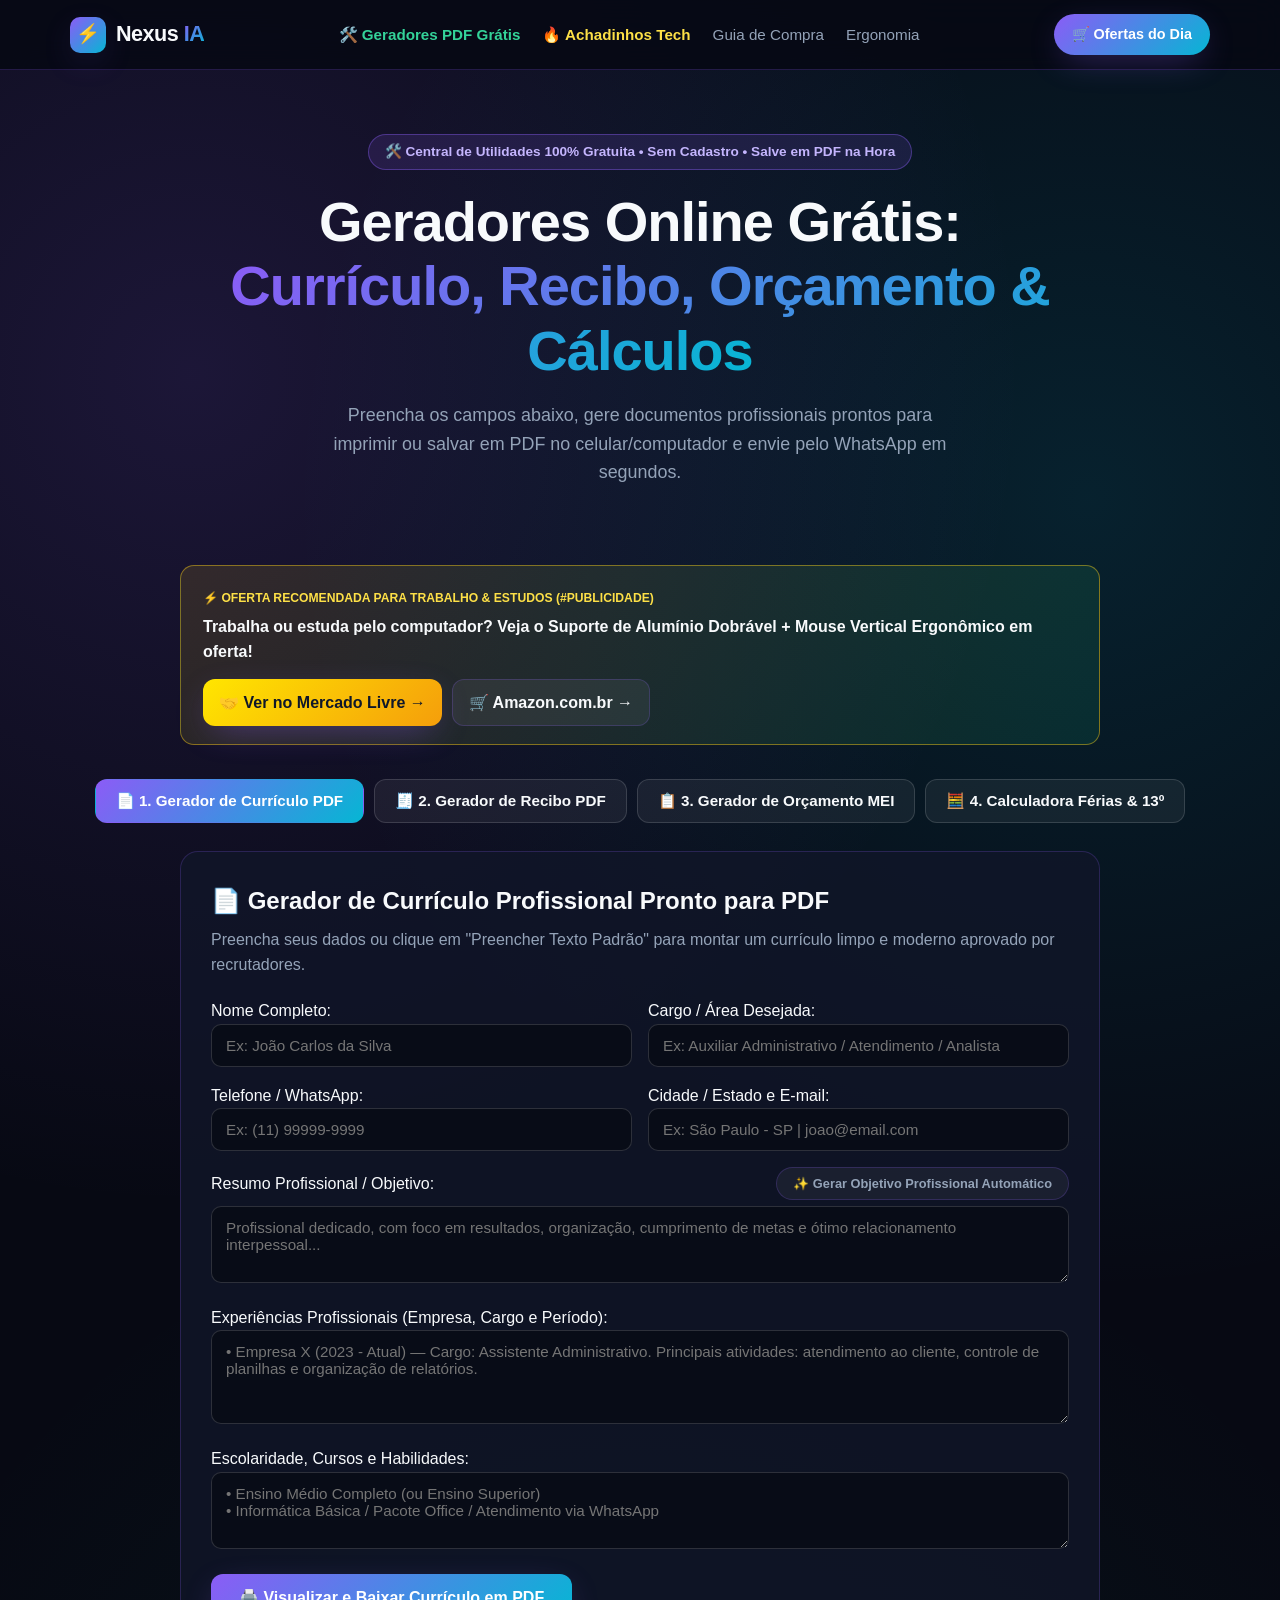
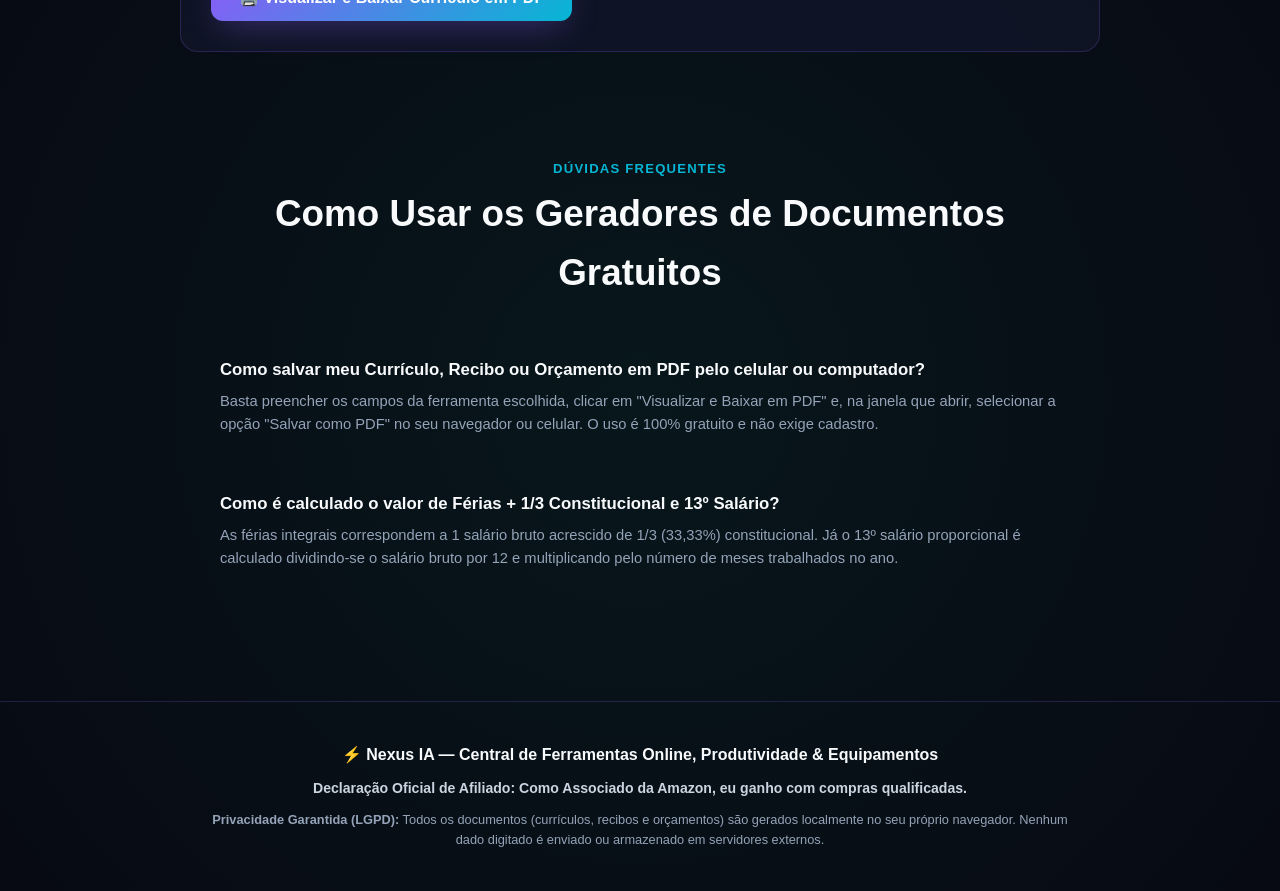
==== ferramentas-uteis.html @ b20c9c81 "feat(tools): Portal de Ferramentas Uteis Gratis (Curriculo, Recibo, Orcamento PDF e Calculadora)" ====
<!DOCTYPE html>
<html lang="pt-BR">
<head>
  <meta charset="UTF-8" />
  <meta name="viewport" content="width=device-width, initial-scale=1.0" />
  <meta http-equiv="X-Content-Type-Options" content="nosniff" />
  <meta name="referrer" content="strict-origin-when-cross-origin" />
  <meta http-equiv="Content-Security-Policy" content="default-src 'self'; script-src 'self'; style-src 'self' 'unsafe-inline' https://fonts.googleapis.com; font-src https://fonts.gstatic.com; img-src 'self' https://images.unsplash.com https://http2.mlstatic.com data:; connect-src 'self'; frame-ancestors 'none'; base-uri 'self'; form-action https://www.amazon.com.br;" />
  <title>Gerador de Currículo PDF, Recibo, Orçamento e Calculadora Trabalhista Grátis (2026) | Nexus IA</title>
  <meta name="description" content="Ferramentas online 100% gratuitas sem cadastro: Gerador de Currículo Pronto em PDF, Gerador de Recibo Simples, Gerador de Orçamento para MEI/Autônomo e Calculadora de Férias e 13º Salário." />
  <meta name="robots" content="index, follow, max-image-preview:large" />
  <link rel="canonical" href="https://felipe-omena.github.io/nexus-ia/ferramentas-uteis.html" />
  <meta property="og:type" content="website" />
  <meta property="og:title" content="Ferramentas Online Grátis: Gerador de Currículo, Recibo, Orçamento em PDF e Calculadora Trabalhista" />
  <meta property="og:description" content="Gere currículos, recibos de pagamento, orçamentos comerciais em PDF e calcule férias e 13º salário gratuitamente em 1 clique." />
  <meta property="og:url" content="https://felipe-omena.github.io/nexus-ia/ferramentas-uteis.html" />
  <link rel="preconnect" href="https://fonts.googleapis.com">
  <link rel="preconnect" href="https://fonts.gstatic.com" crossorigin>
  <link href="https://fonts.googleapis.com/css2?family=Inter:wght@400;500;600;700;800&display=swap" rel="stylesheet">
  <link rel="stylesheet" href="styles.css" />
  <style>
    .tool-tabs {
      display: flex;
      flex-wrap: wrap;
      gap: 10px;
      justify-content: center;
      margin-bottom: 28px;
    }
    .tool-tab-btn {
      background: rgba(255,255,255,0.06);
      border: 1px solid rgba(255,255,255,0.14);
      color: #f8fafc;
      padding: 12px 20px;
      border-radius: 12px;
      font-weight: 700;
      cursor: pointer;
      font-size: 0.95rem;
      transition: all 0.2s;
    }
    .tool-tab-btn.active, .tool-tab-btn:hover {
      background: linear-gradient(135deg, #8b5cf6, #06b6d4);
      border-color: transparent;
      color: #fff;
    }
    .tool-panel {
      display: none;
      background: var(--bg-card);
      border: 1px solid var(--border-subtle);
      border-radius: var(--radius-lg);
      padding: 30px;
      max-width: 920px;
      margin: 0 auto 36px;
    }
    .tool-panel.active {
      display: block;
    }
    .form-grid {
      display: grid;
      grid-template-columns: 1fr 1fr;
      gap: 16px;
      margin-bottom: 16px;
    }
    @media (max-width: 720px) {
      .form-grid { grid-template-columns: 1fr; }
    }
    .input-box {
      width: 100%;
      padding: 12px 14px;
      border-radius: 10px;
      border: 1px solid rgba(255,255,255,0.15);
      background: #080c17;
      color: #f8fafc;
      font-family: inherit;
      font-size: 0.95rem;
    }
    .doc-preview {
      background: #ffffff;
      color: #0f172a;
      border-radius: 12px;
      padding: 32px;
      margin-top: 24px;
      border: 2px solid #cbd5e1;
      font-family: 'Inter', sans-serif;
    }
    .doc-preview h2, .doc-preview h3, .doc-preview p, .doc-preview strong, .doc-preview span {
      color: #0f172a;
    }
    .ad-sponsor-bar {
      background: linear-gradient(135deg, rgba(250, 204, 21, 0.12), rgba(16, 185, 129, 0.12));
      border: 1px solid rgba(250, 204, 21, 0.45);
      border-radius: 14px;
      padding: 18px 22px;
      margin: 24px auto;
      max-width: 920px;
      display: flex;
      justify-content: space-between;
      align-items: center;
      flex-wrap: wrap;
      gap: 14px;
    }
    @media print {
      body * { visibility: hidden; }
      #printable-area, #printable-area * { visibility: visible; }
      #printable-area {
        position: absolute;
        left: 0;
        top: 0;
        width: 100%;
        border: none;
        padding: 0;
        margin: 0;
      }
    }
  </style>
</head>
<body>

  <header class="navbar">
    <div class="container nav-inner">
      <a href="index.html" class="brand">
        <span class="brand-icon">⚡</span>
        <span>Nexus <span class="gradient-text">IA</span></span>
      </a>
      <ul class="nav-links">
        <li><a href="ferramentas-uteis.html" style="color: #34d399; font-weight: 700;">🛠️ Geradores PDF Grátis</a></li>
        <li><a href="achadinhos-home-office.html" style="color: #fde047; font-weight: 700;">🔥 Achadinhos Tech</a></li>
        <li><a href="reviews-equipamentos.html">Guia de Compra</a></li>
        <li><a href="melhores-equipamentos-home-office.html">Ergonomia</a></li>
      </ul>
      <a href="achadinhos-home-office.html" class="btn-nav">🛒 Ofertas do Dia</a>
    </div>
  </header>

  <section class="hero" style="padding-bottom: 24px;">
    <div class="container">
      <div class="hero-badge">
        <span>🛠️ Central de Utilidades 100% Gratuita • Sem Cadastro • Salve em PDF na Hora</span>
      </div>
      <h1>
        Geradores Online Grátis: <span class="gradient-text">Currículo, Recibo, Orçamento & Cálculos</span>
      </h1>
      <p>
        Preencha os campos abaixo, gere documentos profissionais prontos para imprimir ou salvar em PDF no celular/computador e envie pelo WhatsApp em segundos.
      </p>
    </div>
  </section>

  <!-- Barra de Monetização Contextual Automática -->
  <div class="container">
    <div class="ad-sponsor-bar">
      <div>
        <span style="font-size:0.76rem; font-weight:800; color:#fde047; text-transform:uppercase;">⚡ Oferta Recomendada Para Trabalho & Estudos (#Publicidade)</span>
        <p id="rotating-sponsor-text" style="margin:4px 0 0; font-weight:700; color:#f8fafc;">
          Trabalha ou estuda pelo computador? Veja o Suporte de Alumínio Dobrável + Mouse Vertical Ergonômico em oferta!
        </p>
      </div>
      <div style="display:flex; gap:10px; flex-wrap:wrap;">
        <a id="rotating-sponsor-ml" href="https://meli.la/247JmCK" target="_blank" rel="noopener noreferrer sponsored" class="btn-primary" style="background:linear-gradient(135deg,#ffe600,#f59e0b); color:#0f172a; font-weight:800; padding:10px 16px;">🤝 Ver no Mercado Livre →</a>
        <a id="rotating-sponsor-amz" href="https://www.amazon.com.br/s?k=suporte+notebook+aluminio+ergonomico&tag=nexus00e-20" target="_blank" rel="noopener noreferrer sponsored" class="btn-secondary" style="padding:10px 16px;">🛒 Amazon.com.br →</a>
      </div>
    </div>
  </div>

  <section style="padding: 10px 0 60px;">
    <div class="container">

      <!-- Abas das 4 Ferramentas -->
      <div class="tool-tabs">
        <button class="tool-tab-btn active" data-tab="tab-curriculo">📄 1. Gerador de Currículo PDF</button>
        <button class="tool-tab-btn" data-tab="tab-recibo">🧾 2. Gerador de Recibo PDF</button>
        <button class="tool-tab-btn" data-tab="tab-orcamento">📋 3. Gerador de Orçamento MEI</button>
        <button class="tool-tab-btn" data-tab="tab-calculadora">🧮 4. Calculadora Férias & 13º</button>
      </div>

      <!-- FERRAMENTA 1: GERADOR DE CURRÍCULO -->
      <div id="tab-curriculo" class="tool-panel active">
        <h2 style="margin-bottom: 6px;">📄 Gerador de Currículo Profissional Pronto para PDF</h2>
        <p style="color: var(--text-muted); margin-bottom: 20px;">Preencha seus dados ou clique em "Preencher Texto Padrão" para montar um currículo limpo e moderno aprovado por recrutadores.</p>

        <div class="form-grid">
          <div>
            <label>Nome Completo:</label>
            <input type="text" id="cv-nome" class="input-box" placeholder="Ex: João Carlos da Silva" />
          </div>
          <div>
            <label>Cargo / Área Desejada:</label>
            <input type="text" id="cv-cargo" class="input-box" placeholder="Ex: Auxiliar Administrativo / Atendimento / Analista" />
          </div>
          <div>
            <label>Telefone / WhatsApp:</label>
            <input type="text" id="cv-tel" class="input-box" placeholder="Ex: (11) 99999-9999" />
          </div>
          <div>
            <label>Cidade / Estado e E-mail:</label>
            <input type="text" id="cv-local" class="input-box" placeholder="Ex: São Paulo - SP | joao@email.com" />
          </div>
        </div>

        <div style="margin-bottom: 14px;">
          <div style="display:flex; justify-content:space-between; align-items:center; margin-bottom:6px; flex-wrap:wrap; gap:6px;">
            <label>Resumo Profissional / Objetivo:</label>
            <button type="button" id="btn-cv-autofill" class="pill-btn" style="font-size:0.8rem;">✨ Gerar Objetivo Profissional Automático</button>
          </div>
          <textarea id="cv-resumo" class="input-box" rows="3" placeholder="Profissional dedicado, com foco em resultados, organização, cumprimento de metas e ótimo relacionamento interpessoal..."></textarea>
        </div>

        <div style="margin-bottom: 14px;">
          <label>Experiências Profissionais (Empresa, Cargo e Período):</label>
          <textarea id="cv-exp" class="input-box" rows="4" placeholder="• Empresa X (2023 - Atual) — Cargo: Assistente Administrativo. Principais atividades: atendimento ao cliente, controle de planilhas e organização de relatórios."></textarea>
        </div>

        <div style="margin-bottom: 18px;">
          <label>Escolaridade, Cursos e Habilidades:</label>
          <textarea id="cv-edu" class="input-box" rows="3" placeholder="• Ensino Médio Completo (ou Ensino Superior)&#10;• Informática Básica / Pacote Office / Atendimento via WhatsApp"></textarea>
        </div>

        <div style="display:flex; flex-wrap:wrap; gap:12px;">
          <button type="button" id="btn-cv-gerar" class="btn-primary">🖨️ Visualizar e Baixar Currículo em PDF</button>
        </div>
      </div>

      <!-- FERRAMENTA 2: GERADOR DE RECIBO -->
      <div id="tab-recibo" class="tool-panel">
        <h2 style="margin-bottom: 6px;">🧾 Gerador de Recibo de Pagamento e Prestação de Serviço</h2>
        <p style="color: var(--text-muted); margin-bottom: 20px;">Ideal para autônomos, prestadores de serviço, aluguéis e vendas. Gere o recibo pronto para imprimir, salvar em PDF ou mandar no WhatsApp.</p>

        <div class="form-grid">
          <div>
            <label>Valor do Recibo (R$):</label>
            <input type="text" id="rec-valor" class="input-box" placeholder="Ex: 350,00" />
          </div>
          <div>
            <label>Data do Pagamento:</label>
            <input type="text" id="rec-data" class="input-box" />
          </div>
          <div>
            <label>Recebi(emos) de (Nome do Pagador/Cliente):</label>
            <input type="text" id="rec-pagador" class="input-box" placeholder="Ex: Maria Oliveira" />
          </div>
          <div>
            <label>Nome de Quem Recebeu (Prestador/Vendedor):</label>
            <input type="text" id="rec-recebedor" class="input-box" placeholder="Ex: Carlos Mendes Serviços" />
          </div>
        </div>

        <div style="margin-bottom: 18px;">
          <label>Referente a (Descrição do Serviço, Produto ou Aluguel):</label>
          <input type="text" id="rec-ref" class="input-box" placeholder="Ex: Prestação de serviços de manutenção / pagamento de aluguel mensal" />
        </div>

        <div style="display:flex; flex-wrap:wrap; gap:12px;">
          <button type="button" id="btn-rec-gerar" class="btn-primary">🖨️ Gerar Recibo Pronto (PDF / Imprimir)</button>
          <button type="button" id="btn-rec-zap" class="btn-secondary" style="border-color:#10b981; color:#34d399;">📲 Enviar Recibo por WhatsApp</button>
        </div>
      </div>

      <!-- FERRAMENTA 3: GERADOR DE ORÇAMENTO COMERCIAL -->
      <div id="tab-orcamento" class="tool-panel">
        <h2 style="margin-bottom: 6px;">📋 Gerador de Orçamento Comercial Profissional (MEI & Autônomos)</h2>
        <p style="color: var(--text-muted); margin-bottom: 20px;">Apresente um orçamento organizado para seus clientes e feche mais serviços pelo WhatsApp ou em PDF.</p>

        <div class="form-grid">
          <div>
            <label>Seu Nome ou Nome da Sua Empresa:</label>
            <input type="text" id="orc-empresa" class="input-box" placeholder="Ex: Silva Instalações & Serviços" />
          </div>
          <div>
            <label>Nome do Cliente:</label>
            <input type="text" id="orc-cliente" class="input-box" placeholder="Ex: Condomínio / Cliente João" />
          </div>
          <div>
            <label>Valor Total do Orçamento (R$):</label>
            <input type="text" id="orc-valor" class="input-box" placeholder="Ex: 890,00" />
          </div>
          <div>
            <label>Forma de Pagamento e Prazo de Entrega:</label>
            <input type="text" id="orc-prazo" class="input-box" placeholder="Ex: Pix com 5% de desconto ou Cartão • Entrega em 3 dias" />
          </div>
        </div>

        <div style="margin-bottom: 18px;">
          <label>Itens e Serviços Inclusos no Orçamento:</label>
          <textarea id="orc-itens" class="input-box" rows="4" placeholder="1. Mão de obra especializada&#10;2. Materiais e deslocamento inclusos&#10;3. Garantia de 90 dias"></textarea>
        </div>

        <div style="display:flex; flex-wrap:wrap; gap:12px;">
          <button type="button" id="btn-orc-gerar" class="btn-primary">🖨️ Gerar Orçamento em PDF</button>
          <button type="button" id="btn-orc-zap" class="btn-secondary" style="border-color:#10b981; color:#34d399;">📲 Mandar Orçamento no WhatsApp do Cliente</button>
        </div>
      </div>

      <!-- FERRAMENTA 4: CALCULADORA DE FÉRIAS, 13º E HORA EXTRA -->
      <div id="tab-calculadora" class="tool-panel">
        <h2 style="margin-bottom: 6px;">🧮 Calculadora de Férias, 13º Salário Proporcional e Horas Extras (2026)</h2>
        <p style="color: var(--text-muted); margin-bottom: 20px;">Descubra instantaneamente quanto você tem a receber de Férias (+1/3 constitucional), 13º proporcional e horas extras.</p>

        <div class="form-grid">
          <div>
            <label>Salário Bruto Mensal (R$):</label>
            <input type="number" id="trab-salario" class="input-box" value="2500" min="500" step="100" />
          </div>
          <div>
            <label>Meses Trabalhados no Ano (1 a 12):</label>
            <input type="number" id="trab-meses" class="input-box" value="12" min="1" max="12" />
          </div>
          <div>
            <label>Quantidade de Horas Extras (50%) no Mês:</label>
            <input type="number" id="trab-he" class="input-box" value="10" min="0" />
          </div>
          <div style="display:flex; align-items:flex-end;">
            <button type="button" id="btn-trab-calc" class="btn-primary" style="width:100%; justify-content:center;">⚡ Calcular Valores Agora</button>
          </div>
        </div>

        <div id="trab-resultado" style="background:#080c17; border:1px solid rgba(16,185,129,0.4); border-radius:12px; padding:22px; margin-top:18px;"></div>
      </div>

      <!-- ÁREA DE IMPRESSÃO / PDF DO DOCUMENTO GERADO -->
      <div id="printable-wrapper" style="max-width: 920px; margin: 0 auto; display: none;">
        <div style="display:flex; justify-content:space-between; align-items:center; flex-wrap:wrap; gap:10px; margin-bottom:12px;">
          <strong style="color:#34d399;">✅ Documento Gerado! Confira abaixo e clique em Salvar PDF / Imprimir:</strong>
          <button type="button" id="btn-print-now" class="btn-primary" style="background:#10b981; color:#042f2e;">🖨️ Salvar como PDF / Imprimir Agora</button>
        </div>
        <div id="printable-area" class="doc-preview"></div>
      </div>

    </div>
  </section>

  <!-- FAQ Estruturado Schema.org para Ranqueamento Orgânico no Google -->
  <section style="padding: 10px 0 70px;" itemscope itemtype="https://schema.org/FAQPage">
    <div class="container" style="max-width: 920px;">
      <div class="section-header">
        <span class="section-tag">DÚVIDAS FREQUENTES</span>
        <h2>Como Usar os Geradores de Documentos Gratuitos</h2>
      </div>
      <div style="display:flex; flex-direction:column; gap:14px;">
        <div class="card" style="padding:20px;" itemscope itemprop="mainEntity" itemtype="https://schema.org/Question">
          <h3 itemprop="name" style="font-size:1.05rem; margin-bottom:6px;">Como salvar meu Currículo, Recibo ou Orçamento em PDF pelo celular ou computador?</h3>
          <div itemscope itemprop="acceptedAnswer" itemtype="https://schema.org/Answer">
            <p itemprop="text" style="color:#94a3b8; font-size:0.92rem; margin:0;">Basta preencher os campos da ferramenta escolhida, clicar em "Visualizar e Baixar em PDF" e, na janela que abrir, selecionar a opção "Salvar como PDF" no seu navegador ou celular. O uso é 100% gratuito e não exige cadastro.</p>
          </div>
        </div>
        <div class="card" style="padding:20px;" itemscope itemprop="mainEntity" itemtype="https://schema.org/Question">
          <h3 itemprop="name" style="font-size:1.05rem; margin-bottom:6px;">Como é calculado o valor de Férias + 1/3 Constitucional e 13º Salário?</h3>
          <div itemscope itemprop="acceptedAnswer" itemtype="https://schema.org/Answer">
            <p itemprop="text" style="color:#94a3b8; font-size:0.92rem; margin:0;">As férias integrais correspondem a 1 salário bruto acrescido de 1/3 (33,33%) constitucional. Já o 13º salário proporcional é calculado dividindo-se o salário bruto por 12 e multiplicando pelo número de meses trabalhados no ano.</p>
          </div>
        </div>
      </div>
    </div>
  </section>

  <footer>
    <div class="container" style="max-width: 900px;">
      <p style="margin-bottom: 10px; font-weight: 700; color: var(--text-main); font-size: 1rem;">
        ⚡ Nexus IA — Central de Ferramentas Online, Produtividade & Equipamentos
      </p>
      <p style="margin-bottom: 10px; color: #cbd5e1; font-weight: 600;">
        Declaração Oficial de Afiliado: Como Associado da Amazon, eu ganho com compras qualificadas.
      </p>
      <p style="font-size: 0.8rem; color: var(--text-muted);">
        <strong>Privacidade Garantida (LGPD):</strong> Todos os documentos (currículos, recibos e orçamentos) são gerados localmente no seu próprio navegador. Nenhum dado digitado é enviado ou armazenado em servidores externos.
      </p>
    </div>
  </footer>

  <script src="config-afiliados.js"></script>
  <script src="ferramentas-uteis.js"></script>
</body>
</html>
---- styles.css ----
:root {
  --bg-main: #070913;
  --bg-card: rgba(17, 22, 41, 0.78);
  --bg-card-hover: rgba(25, 33, 62, 0.92);
  --border-subtle: rgba(139, 92, 246, 0.22);
  --border-glow: rgba(6, 182, 212, 0.55);
  --primary: #8b5cf6;
  --primary-hover: #7c3aed;
  --accent: #06b6d4;
  --accent-green: #10b981;
  --text-main: #f8fafc;
  --text-muted: #94a3b8;
  --gradient-brand: linear-gradient(135deg, #8b5cf6 0%, #06b6d4 100%);
  --gradient-cta: linear-gradient(135deg, #7c3aed 0%, #0891b2 100%);
  --shadow-glow: 0 10px 35px -10px rgba(139, 92, 246, 0.45);
  --radius-lg: 18px;
  --radius-md: 12px;
}

* {
  box-sizing: border-box;
  margin: 0;
  padding: 0;
}

html {
  scroll-behavior: smooth;
}

body {
  font-family: 'Inter', -apple-system, BlinkMacSystemFont, "Segoe UI", Roboto, sans-serif;
  background-color: var(--bg-main);
  background-image:
    radial-gradient(circle at 15% 15%, rgba(139, 92, 246, 0.16), transparent 35%),
    radial-gradient(circle at 85% 20%, rgba(6, 182, 212, 0.14), transparent 35%),
    radial-gradient(circle at 50% 80%, rgba(16, 185, 129, 0.08), transparent 40%);
  color: var(--text-main);
  line-height: 1.6;
  min-height: 100vh;
}

.container {
  max-width: 1180px;
  margin: 0 auto;
  padding: 0 20px;
}

/* Navbar */
.navbar {
  position: sticky;
  top: 0;
  z-index: 100;
  backdrop-filter: blur(16px);
  background: rgba(7, 9, 19, 0.85);
  border-bottom: 1px solid var(--border-subtle);
  padding: 14px 0;
}

.nav-inner {
  display: flex;
  align-items: center;
  justify-content: space-between;
  gap: 16px;
}

.brand {
  display: flex;
  align-items: center;
  gap: 10px;
  font-weight: 800;
  font-size: 1.35rem;
  text-decoration: none;
  color: var(--text-main);
  letter-spacing: -0.5px;
}

.brand-icon {
  width: 36px;
  height: 36px;
  border-radius: 10px;
  background: var(--gradient-brand);
  display: flex;
  align-items: center;
  justify-content: center;
  font-size: 1.2rem;
  box-shadow: var(--shadow-glow);
}

.nav-links {
  display: flex;
  gap: 22px;
  list-style: none;
}

.nav-links a {
  color: var(--text-muted);
  text-decoration: none;
  font-size: 0.95rem;
  font-weight: 500;
  transition: color 0.2s;
}

.nav-links a:hover {
  color: var(--text-main);
}

.btn-nav {
  background: var(--gradient-brand);
  color: #fff;
  padding: 9px 18px;
  border-radius: 999px;
  text-decoration: none;
  font-weight: 600;
  font-size: 0.9rem;
  box-shadow: var(--shadow-glow);
  transition: transform 0.2s, opacity 0.2s;
}

.btn-nav:hover {
  transform: translateY(-2px);
  opacity: 0.95;
}

/* Hero Section */
.hero {
  padding: 64px 0 42px;
  text-align: center;
}

.hero-badge {
  display: inline-flex;
  align-items: center;
  gap: 8px;
  background: rgba(139, 92, 246, 0.14);
  border: 1px solid rgba(139, 92, 246, 0.4);
  color: #c4b5fd;
  padding: 6px 16px;
  border-radius: 999px;
  font-size: 0.85rem;
  font-weight: 600;
  margin-bottom: 20px;
}

.hero h1 {
  font-size: clamp(2.1rem, 5vw, 3.5rem);
  font-weight: 850;
  line-height: 1.15;
  letter-spacing: -1px;
  max-width: 850px;
  margin: 0 auto 18px;
}

.gradient-text {
  background: var(--gradient-brand);
  -webkit-background-clip: text;
  -webkit-text-fill-color: transparent;
}

.hero p {
  color: var(--text-muted);
  font-size: 1.12rem;
  max-width: 650px;
  margin: 0 auto 30px;
}

.hero-actions {
  display: flex;
  flex-wrap: wrap;
  justify-content: center;
  gap: 14px;
  margin-bottom: 40px;
}

.btn-primary {
  background: var(--gradient-brand);
  color: #fff;
  border: none;
  padding: 14px 28px;
  border-radius: var(--radius-md);
  font-weight: 700;
  font-size: 1rem;
  cursor: pointer;
  text-decoration: none;
  display: inline-flex;
  align-items: center;
  gap: 8px;
  box-shadow: var(--shadow-glow);
  transition: transform 0.2s, box-shadow 0.2s;
}

.btn-primary:hover {
  transform: translateY(-2px);
  box-shadow: 0 14px 40px -8px rgba(6, 182, 212, 0.55);
}

.btn-secondary {
  background: rgba(255, 255, 255, 0.06);
  color: var(--text-main);
  border: 1px solid var(--border-subtle);
  padding: 14px 26px;
  border-radius: var(--radius-md);
  font-weight: 600;
  font-size: 1rem;
  cursor: pointer;
  text-decoration: none;
  transition: background 0.2s, border-color 0.2s;
}

.btn-secondary:hover {
  background: rgba(255, 255, 255, 0.12);
  border-color: var(--accent);
}

.stats-bar {
  display: grid;
  grid-template-columns: repeat(auto-fit, minmax(170px, 1fr));
  gap: 16px;
  max-width: 820px;
  margin: 0 auto;
  background: var(--bg-card);
  border: 1px solid var(--border-subtle);
  border-radius: var(--radius-lg);
  padding: 20px;
}

.stat-item strong {
  display: block;
  font-size: 1.5rem;
  font-weight: 800;
  color: #fff;
}

.stat-item span {
  font-size: 0.85rem;
  color: var(--text-muted);
}

/* Section Titles */
section {
  padding: 48px 0;
}

.section-header {
  text-align: center;
  margin-bottom: 34px;
}

.section-tag {
  color: var(--accent);
  font-size: 0.82rem;
  font-weight: 700;
  text-transform: uppercase;
  letter-spacing: 1.2px;
  display: block;
  margin-bottom: 6px;
}

.section-header h2 {
  font-size: clamp(1.65rem, 3.2vw, 2.3rem);
  font-weight: 800;
  margin-bottom: 10px;
}

.section-header p {
  color: var(--text-muted);
  max-width: 600px;
  margin: 0 auto;
}

/* Interactive Tool 1: AI Quiz Matchmaker */
.quiz-box {
  background: var(--bg-card);
  border: 1px solid var(--border-subtle);
  border-radius: var(--radius-lg);
  padding: 30px;
  max-width: 880px;
  margin: 0 auto;
  box-shadow: var(--shadow-glow);
}

.quiz-options {
  display: grid;
  grid-template-columns: repeat(auto-fit, minmax(220px, 1fr));
  gap: 14px;
  margin-top: 18px;
}

.quiz-option-btn {
  background: rgba(255, 255, 255, 0.04);
  border: 1px solid var(--border-subtle);
  color: var(--text-main);
  padding: 16px;
  border-radius: var(--radius-md);
  text-align: left;
  cursor: pointer;
  font-size: 0.96rem;
  font-weight: 600;
  transition: all 0.2s;
  display: flex;
  align-items: center;
  gap: 12px;
}

.quiz-option-btn:hover,
.quiz-option-btn.active {
  background: rgba(139, 92, 246, 0.18);
  border-color: var(--accent);
  transform: translateY(-2px);
}

.quiz-result {
  margin-top: 24px;
  padding: 22px;
  border-radius: var(--radius-md);
  background: linear-gradient(135deg, rgba(139, 92, 246, 0.16), rgba(6, 182, 212, 0.14));
  border: 1px solid var(--border-glow);
  display: none;
}

.quiz-result.visible {
  display: block;
  animation: fadeIn 0.3s ease;
}

/* Interactive Tool 2: Super Prompt Generator */
.tool-grid {
  display: grid;
  grid-template-columns: 1fr 1.15fr;
  gap: 24px;
  background: var(--bg-card);
  border: 1px solid var(--border-subtle);
  border-radius: var(--radius-lg);
  padding: 28px;
}

@media (max-width: 860px) {
  .tool-grid {
    grid-template-columns: 1fr;
  }
  .nav-links {
    display: none;
  }
}

.form-group {
  margin-bottom: 16px;
}

.form-group label {
  display: block;
  font-size: 0.88rem;
  font-weight: 600;
  margin-bottom: 6px;
  color: #cbd5e1;
}

.form-control {
  width: 100%;
  padding: 12px 14px;
  border-radius: var(--radius-md);
  border: 1px solid var(--border-subtle);
  background: rgba(7, 9, 19, 0.9);
  color: var(--text-main);
  font-size: 0.95rem;
  font-family: inherit;
}

.form-control:focus {
  outline: none;
  border-color: var(--accent);
}

.prompt-output-card {
  background: rgba(7, 9, 19, 0.85);
  border: 1px solid var(--border-subtle);
  border-radius: var(--radius-md);
  padding: 20px;
  display: flex;
  flex-direction: column;
  justify-content: space-between;
}

.prompt-textarea {
  width: 100%;
  min-height: 175px;
  background: transparent;
  border: none;
  color: #e2e8f0;
  font-family: 'Consolas', 'Monaco', monospace;
  font-size: 0.92rem;
  line-height: 1.55;
  resize: vertical;
}

.prompt-textarea:focus {
  outline: none;
}

.prompt-actions {
  display: flex;
  align-items: center;
  justify-content: space-between;
  gap: 12px;
  margin-top: 14px;
  padding-top: 14px;
  border-top: 1px solid rgba(255, 255, 255, 0.08);
}

.recommended-ai-banner {
  margin-top: 16px;
  padding: 14px 16px;
  border-radius: var(--radius-md);
  background: rgba(16, 185, 129, 0.12);
  border: 1px solid rgba(16, 185, 129, 0.4);
  display: flex;
  align-items: center;
  justify-content: space-between;
  gap: 12px;
  flex-wrap: wrap;
}

.recommended-ai-banner strong {
  color: #34d399;
}

/* Directory Filter & Cards */
.filter-bar {
  display: flex;
  flex-wrap: wrap;
  gap: 12px;
  justify-content: space-between;
  align-items: center;
  margin-bottom: 26px;
}

.category-pills {
  display: flex;
  flex-wrap: wrap;
  gap: 8px;
}

.pill-btn {
  background: rgba(255, 255, 255, 0.05);
  border: 1px solid var(--border-subtle);
  color: var(--text-muted);
  padding: 8px 16px;
  border-radius: 999px;
  font-size: 0.88rem;
  font-weight: 600;
  cursor: pointer;
  transition: all 0.2s;
}

.pill-btn.active,
.pill-btn:hover {
  background: var(--gradient-brand);
  color: #fff;
  border-color: transparent;
}

.search-input {
  min-width: 260px;
  padding: 10px 16px;
  border-radius: 999px;
  border: 1px solid var(--border-subtle);
  background: var(--bg-card);
  color: var(--text-main);
}

.cards-grid {
  display: grid;
  grid-template-columns: repeat(auto-fill, minmax(320px, 1fr));
  gap: 22px;
}

.tool-card {
  background: var(--bg-card);
  border: 1px solid var(--border-subtle);
  border-radius: var(--radius-lg);
  padding: 24px;
  display: flex;
  flex-direction: column;
  justify-content: space-between;
  transition: transform 0.22s, border-color 0.22s, background 0.22s;
  position: relative;
  overflow: hidden;
}

.tool-card:hover {
  transform: translateY(-5px);
  border-color: var(--border-glow);
  background: var(--bg-card-hover);
}

.card-top {
  display: flex;
  align-items: flex-start;
  justify-content: space-between;
  gap: 12px;
  margin-bottom: 14px;
}

.tool-icon {
  width: 48px;
  height: 48px;
  border-radius: 14px;
  background: rgba(139, 92, 246, 0.16);
  border: 1px solid rgba(139, 92, 246, 0.35);
  display: flex;
  align-items: center;
  justify-content: center;
  font-size: 1.55rem;
}

.badge-featured {
  background: rgba(6, 182, 212, 0.15);
  border: 1px solid rgba(6, 182, 212, 0.4);
  color: #67e8f9;
  font-size: 0.76rem;
  font-weight: 700;
  padding: 4px 10px;
  border-radius: 999px;
}

.tool-card h3 {
  font-size: 1.22rem;
  font-weight: 750;
  margin-bottom: 6px;
}

.tool-meta {
  display: flex;
  gap: 10px;
  font-size: 0.8rem;
  color: var(--text-muted);
  margin-bottom: 12px;
}

.tool-desc {
  color: #cbd5e1;
  font-size: 0.93rem;
  margin-bottom: 14px;
}

.tool-benefit {
  background: rgba(16, 185, 129, 0.1);
  border-left: 3px solid var(--accent-green);
  padding: 8px 12px;
  font-size: 0.84rem;
  color: #a7f3d0;
  border-radius: 0 8px 8px 0;
  margin-bottom: 18px;
}

.btn-affiliate {
  width: 100%;
  text-align: center;
  background: var(--gradient-cta);
  color: #fff;
  text-decoration: none;
  padding: 12px 18px;
  border-radius: var(--radius-md);
  font-weight: 700;
  font-size: 0.94rem;
  display: inline-flex;
  align-items: center;
  justify-content: center;
  gap: 8px;
  transition: opacity 0.2s, transform 0.2s;
}

.btn-affiliate:hover {
  opacity: 0.93;
  transform: scale(1.01);
}

/* ROI Calculator */
.calc-box {
  background: var(--bg-card);
  border: 1px solid var(--border-subtle);
  border-radius: var(--radius-lg);
  padding: 28px;
  display: grid;
  grid-template-columns: 1.1fr 0.9fr;
  gap: 28px;
  align-items: center;
}

@media (max-width: 780px) {
  .calc-box {
    grid-template-columns: 1fr;
  }
}

.calc-result-panel {
  background: linear-gradient(135deg, rgba(139, 92, 246, 0.2), rgba(6, 182, 212, 0.18));
  border: 1px solid var(--border-glow);
  border-radius: var(--radius-lg);
  padding: 26px;
  text-align: center;
}

.calc-big-number {
  font-size: 2.5rem;
  font-weight: 850;
  color: #34d399;
  line-height: 1.1;
  margin: 8px 0;
}

/* Toast Notification */
.toast {
  position: fixed;
  bottom: 24px;
  right: 24px;
  background: #10b981;
  color: #052e16;
  font-weight: 700;
  padding: 12px 20px;
  border-radius: var(--radius-md);
  box-shadow: 0 10px 25px rgba(0, 0, 0, 0.4);
  transform: translateY(100px);
  opacity: 0;
  transition: all 0.3s ease;
  z-index: 999;
}

.toast.show {
  transform: translateY(0);
  opacity: 1;
}

/* Footer */
footer {
  border-top: 1px solid var(--border-subtle);
  padding: 40px 0;
  margin-top: 40px;
  text-align: center;
  color: var(--text-muted);
  font-size: 0.88rem;
}

@keyframes fadeIn {
  from { opacity: 0; transform: translateY(6px); }
  to { opacity: 1; transform: translateY(0); }
}
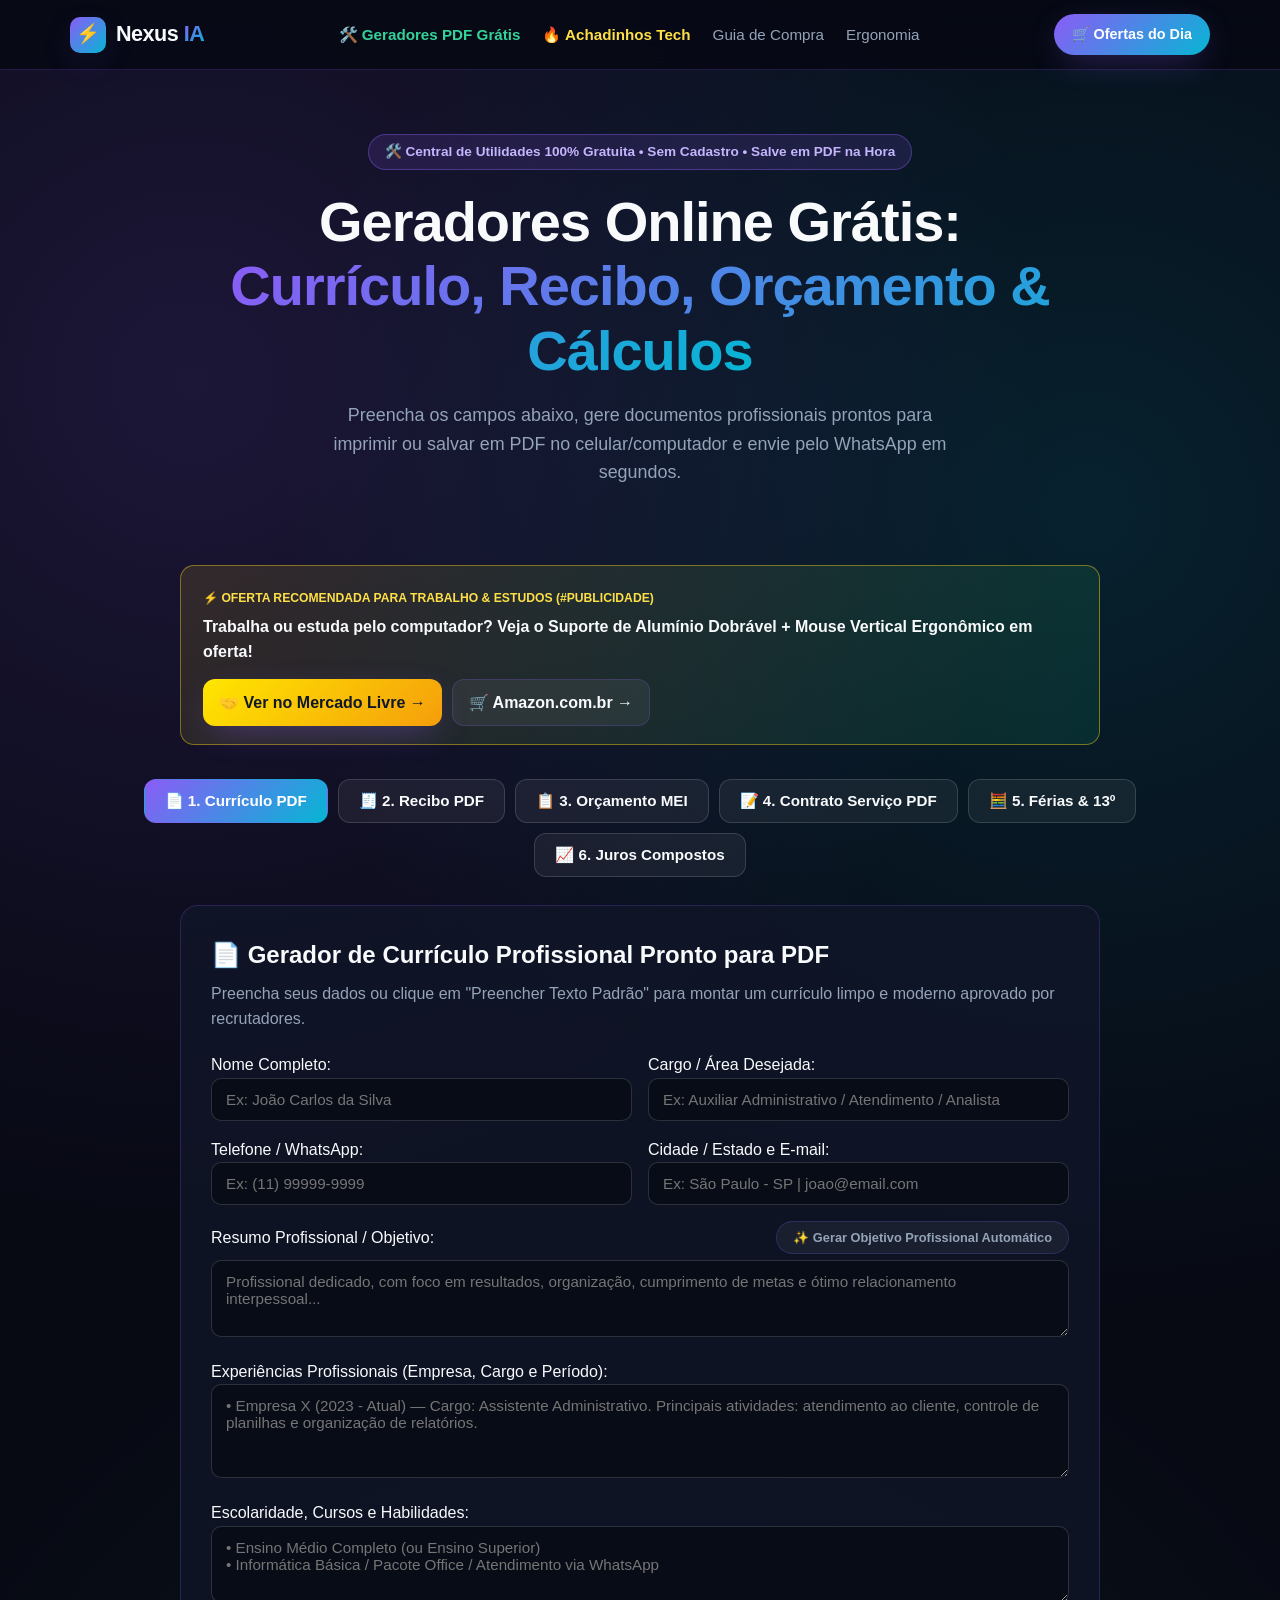
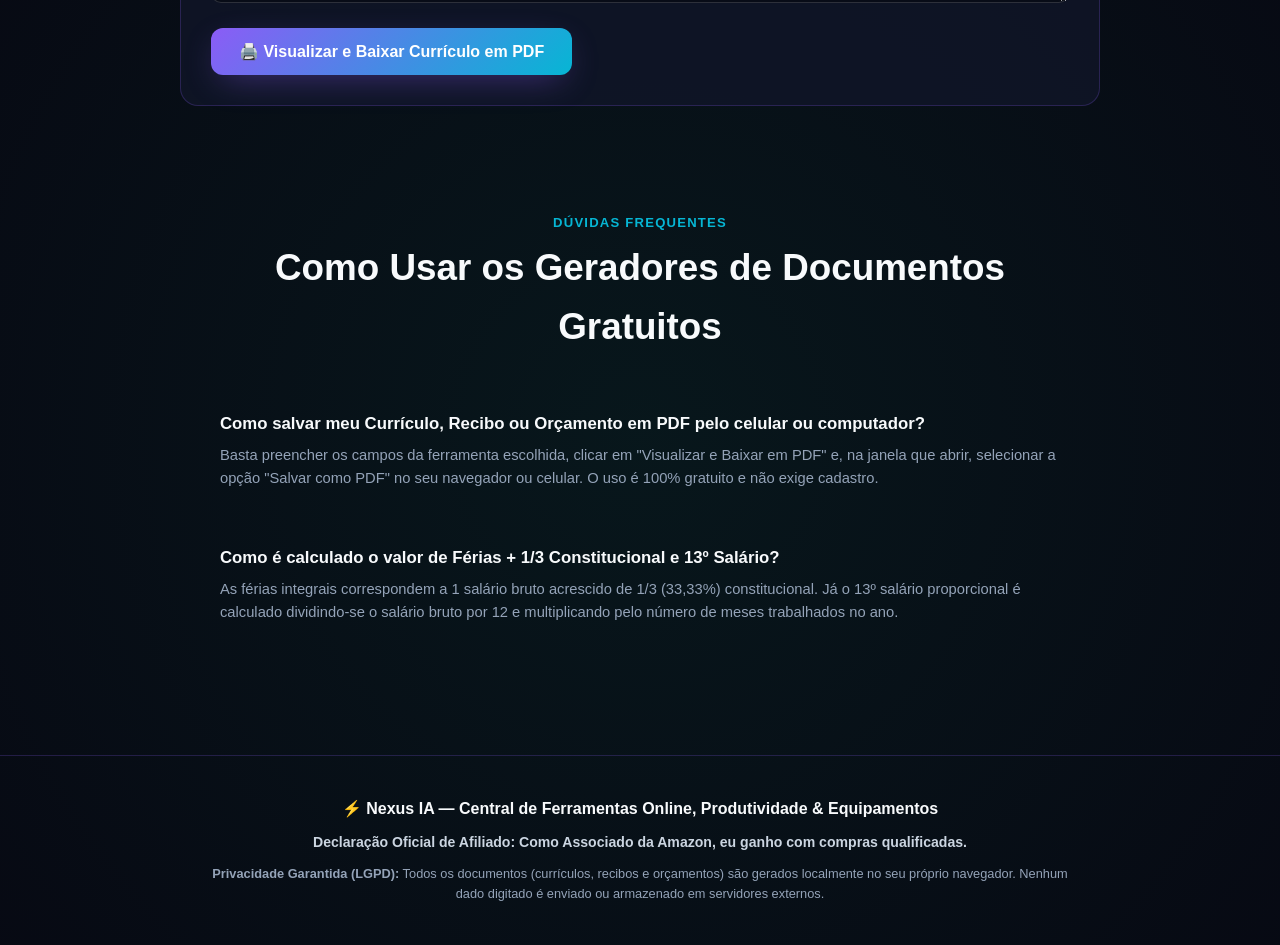
==== commit 45b55a31: "chore(daily-seo): adiciona Gerador de Contrato PDF e Calculadora de Juros Compostos" ====
--- a/ferramentas-uteis.html
+++ b/ferramentas-uteis.html
@@ -164,12 +164,14 @@
   <section style="padding: 10px 0 60px;">
     <div class="container">
 
-      <!-- Abas das 4 Ferramentas -->
+      <!-- Abas das 6 Ferramentas -->
       <div class="tool-tabs">
-        <button class="tool-tab-btn active" data-tab="tab-curriculo">📄 1. Gerador de Currículo PDF</button>
-        <button class="tool-tab-btn" data-tab="tab-recibo">🧾 2. Gerador de Recibo PDF</button>
-        <button class="tool-tab-btn" data-tab="tab-orcamento">📋 3. Gerador de Orçamento MEI</button>
-        <button class="tool-tab-btn" data-tab="tab-calculadora">🧮 4. Calculadora Férias & 13º</button>
+        <button class="tool-tab-btn active" data-tab="tab-curriculo">📄 1. Currículo PDF</button>
+        <button class="tool-tab-btn" data-tab="tab-recibo">🧾 2. Recibo PDF</button>
+        <button class="tool-tab-btn" data-tab="tab-orcamento">📋 3. Orçamento MEI</button>
+        <button class="tool-tab-btn" data-tab="tab-contrato">📝 4. Contrato Serviço PDF</button>
+        <button class="tool-tab-btn" data-tab="tab-calculadora">🧮 5. Férias & 13º</button>
+        <button class="tool-tab-btn" data-tab="tab-juros">📈 6. Juros Compostos</button>
       </div>
 
       <!-- FERRAMENTA 1: GERADOR DE CURRÍCULO -->
@@ -313,6 +315,66 @@
         </div>
 
         <div id="trab-resultado" style="background:#080c17; border:1px solid rgba(16,185,129,0.4); border-radius:12px; padding:22px; margin-top:18px;"></div>
+      </div>
+
+      <!-- FERRAMENTA 5: GERADOR DE CONTRATO DE PRESTAÇÃO DE SERVIÇOS -->
+      <div id="tab-contrato" class="tool-panel">
+        <h2 style="margin-bottom: 6px;">📝 Gerador de Contrato Simples de Prestação de Serviços em PDF</h2>
+        <p style="color: var(--text-muted); margin-bottom: 20px;">Gere um contrato claro e objetivo com cláusulas de objeto, valor, prazo e foro para formalizar serviços com segurança.</p>
+
+        <div class="form-grid">
+          <div>
+            <label>Contratante (Cliente — Nome e CPF/CNPJ):</label>
+            <input type="text" id="con-contratante" class="input-box" placeholder="Ex: Empresa ABC Ltda / CPF 000.000.000-00" />
+          </div>
+          <div>
+            <label>Contratado (Prestador — Nome e CPF/CNPJ):</label>
+            <input type="text" id="con-contratado" class="input-box" placeholder="Ex: Seu Nome Completo / MEI" />
+          </div>
+          <div>
+            <label>Valor Combinado e Forma de Pagamento (R$):</label>
+            <input type="text" id="con-valor" class="input-box" placeholder="Ex: R$ 1.200,00 (50% de entrada via Pix e 50% na entrega)" />
+          </div>
+          <div>
+            <label>Prazo de Execução e Cidade/Foro:</label>
+            <input type="text" id="con-foro" class="input-box" placeholder="Ex: Prazo de 15 dias • Foro de São Paulo - SP" />
+          </div>
+        </div>
+
+        <div style="margin-bottom: 18px;">
+          <label>Descrição Detalhada do Serviço Contratado (Objeto):</label>
+          <textarea id="con-objeto" class="input-box" rows="3" placeholder="Ex: Prestação de serviços técnicos de manutenção / desenvolvimento / consultoria conforme especificações acordadas entre as partes."></textarea>
+        </div>
+
+        <button type="button" id="btn-con-gerar" class="btn-primary">🖨️ Gerar Contrato Completo para Imprimir / Salvar PDF</button>
+      </div>
+
+      <!-- FERRAMENTA 6: CALCULADORA DE JUROS COMPOSTOS & RENDA PASSIVA -->
+      <div id="tab-juros" class="tool-panel">
+        <h2 style="margin-bottom: 6px;">📈 Simulador de Juros Compostos e Renda Passiva Mensal</h2>
+        <p style="color: var(--text-muted); margin-bottom: 20px;">Simule quanto seu dinheiro pode render ao longo do tempo e quanto ele geraria de renda mensal automática.</p>
+
+        <div class="form-grid">
+          <div>
+            <label>Valor Inicial Investido (R$):</label>
+            <input type="number" id="jur-inicial" class="input-box" value="1000" min="0" step="100" />
+          </div>
+          <div>
+            <label>Aporte Mensal (R$):</label>
+            <input type="number" id="jur-mensal" class="input-box" value="300" min="0" step="50" />
+          </div>
+          <div>
+            <label>Taxa de Rendimento Mensal (% ao mês):</label>
+            <input type="number" id="jur-taxa" class="input-box" value="0.95" min="0.1" step="0.05" />
+          </div>
+          <div>
+            <label>Tempo de Acumulação (Anos):</label>
+            <input type="number" id="jur-anos" class="input-box" value="5" min="1" max="40" />
+          </div>
+        </div>
+
+        <button type="button" id="btn-jur-calc" class="btn-primary">⚡ Simular Patrimônio e Renda Passiva</button>
+        <div id="jur-resultado" style="background:#080c17; border:1px solid rgba(6,182,212,0.4); border-radius:12px; padding:22px; margin-top:18px;"></div>
       </div>
 
       <!-- ÁREA DE IMPRESSÃO / PDF DO DOCUMENTO GERADO -->
